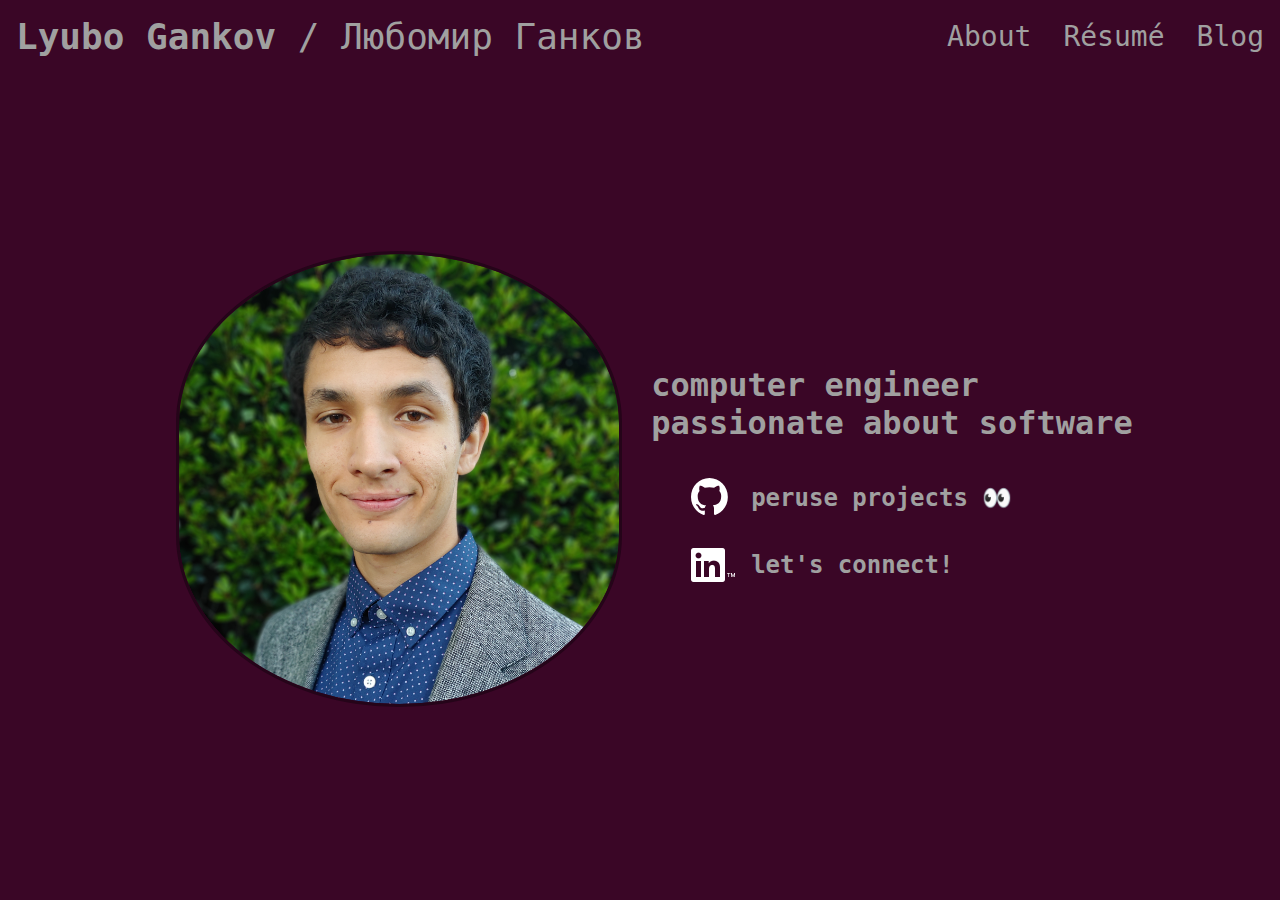
==== index.html @ 1fdae4f5 "minor adjustments to main page" ====
<!DOCTYPE html>
<html lang="en">
    <head>
        <title>Lyubo Gankov</title>
        <meta charset="utf-8" />
        <meta name="viewport" content="width=device-width, initial-scale=1.0" />
        <link rel="stylesheet" href="styles/styles.css"/>
        <link rel="stylesheet" href="styles/mainpage.css"/>
    </head>
    <body class="theme-dark">
        <header>
            <nav id="topnav">
                <ul>
                    <!-- Always showing at least "Lyubo Gankov" -->
                    <li class="push-right" id="name">
                        <a class="theme-dark" href="./index.html"><span id="name-english">Lyubo Gankov</span><span id="name-bulgarian"> / Любомир Ганков</span></a>
                    </li>
                    <!-- May appear on same row as main page link, or new row -->
                    <li id="flexible-links">
                        <ul>
                            <li><a class="theme-dark menu-option" href="./about.html">About</a></li>
                            <li><a class="theme-dark menu-option" href="./resume.html">Résumé</a></li>
                            <li><a class="theme-dark menu-option" href="./blog.html">Blog</a></li>
                        </ul>
                    </li>
                </ul>
            </nav>
        </header>
        <main>
            <section id="about-me">
                <img 
                    id="headshot"
                    srcset="./images/headshot-220w.png 220w, ./images/headshot-440w.png 440w"
                    sizes="(max-width: 700px) 220px, 440px"
                    src="./images/headshot-440w.png" 
                    alt="headshot picture of Lyubo Gankov"/>

                <section>
                    <h1 id="tagline">computer engineer<br/>passionate about software</h1>

                    <ul id="connect">
                        <li id="github">
                            <a class="theme-dark" href="https://github.com/lyubogankov" target="_blank" referrerpolicy="no-referrer">
                                <!-- https://github.com/logos -->
                                <div>
                                    <img src="./images/logos/GitHub/github-mark-white.svg" alt="GitHub Invertocat logo"/>
                                </div>
                                <h2>peruse projects 👀</h2>
                            </a>
                        </li>
                        <li id="linkedin">
                            <a class="theme-dark" href="https://linkedin.com/in/lyubo-gankov" target="_blank" referrerpolicy="no-referrer">
                                <!-- https://brand.linkedin.com/content/brand/global/en_us/index/visual-identity/logo -->
                                <div>
                                    <img 
                                        srcset="./images/logos/LinkedIn/White/1x/In-White-34-TM.png,
                                                ./images/logos/LinkedIn/White/1x/In-White-48-TM.png 1.4x, 
                                                ./images/logos/LinkedIn/White/1x/In-White-72-TM.png 2.1x"
                                        src="./images/logos/LinkedIn/White/1x/In-White-34-TM.png"
                                        alt="LinkedIn logo"/>
                                </div>
                                <h2>let's connect!</h2>
                            </a> 
                        </li>
                    </ul>
                </section>       
            </section>
            <!-- Later, add a section for featured/pinned blog posts! -->
        </main>
    </body>
<html>

<!--

TODO 0: businesscard page

TODO 1: linkedin icon switching based on resolution

TODO 2: resume page

TODO 4: about me page

TODO 5:  light/dark theme switch (how does mozilla detect OS defalut?)
MDN theme image icons:
    dark    https://developer.mozilla.org/static/media/theme-dark.2204a73b9b7fbc5e0219.svg
    light   https://developer.mozilla.org/static/media/theme-light.af1aa3887c0deadaaf2e.svg
    default https://developer.mozilla.org/static/media/theme-os-default.b14255eadab403fa2e8a.svg
Have the icon be inserted by the JS script - that way, if JS doesn't load, we don't have a broken icon!


TODO 6: add audio for how to pronounce my name!
    Lyubo Gankov
    Lyubomir Gankov

    two separate audio tracks / links

TODO 7: blog 
    - main blog page
    - pagination
    - archive page
    - featured blog posts on main page

-->
---- styles/styles.css ----
/* This file serves to unify the other layout files and import them in the correct order!*/
@import 'layout.css';
@import 'theme-dark.css';
@import 'theme-light.css';
@import 'header.css';
@import 'footer.css';
@import 'header-footer-socials.css';
---- styles/mainpage.css ----
section#about-me {
    width: 80%;
    max-width: 1200px;
    margin: 2rem auto;
    
    display: flex;
    flex-direction: row;
    flex-wrap: wrap;
    align-items: center;
    justify-content: center;
}

section#about-me img#headshot {
    border-radius: 100% / 75%;
    display: block;
    margin: 0 2rem;
    outline: solid rgb(37, 4, 25);
}

#tagline {
    font-size: 2rem;
    max-width: 500px;
}

ul#connect {
    list-style: none;
}
ul#connect li a {
    display: flex;
    align-items: center;
}

ul#connect li a span, ul#connect li a div {
    display: inline-block;
}
ul#connect li a h2 {
    display: inline;
    margin-left: 1rem;
    font-size: 1.5rem;
}
ul#connect li#github a div img {
    width: 37px;
    height: 37px;
    margin-right: 7px;
}

ul#connect li#linkedin a div {
    width: 44px;
    height: 34px;
}

/* Adjusting top bar and other elements based on screen width */
@media screen and (max-width: 1232px) {
    #tagline {
        text-align: center;
    }
    section#about-me ul#connect {
        padding-inline-start: 0;
    }
    section#about-me ul#connect li a {
        justify-content: center;
    }
}
@media screen and (max-width: 700px) {
    section#about-me #tagline {
        font-size: 1.5rem;
    }
    section#about-me ul#connect li a h2 {
        font-size: 1.15rem;
    }
}
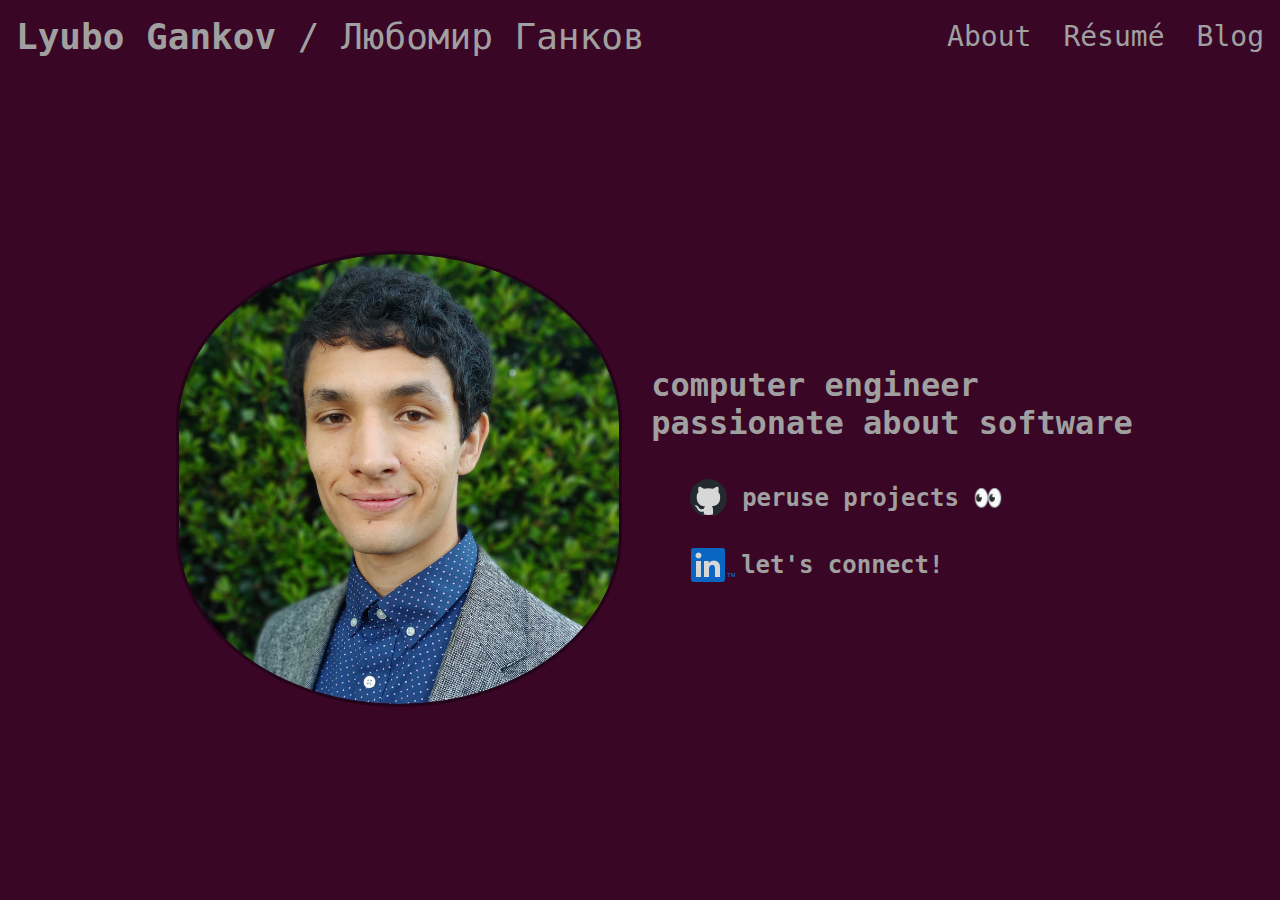
==== commit 2b729fe9: "reverting to non-white GH/LI logos on main page!" ====
--- a/index.html
+++ b/index.html
@@ -5,7 +5,7 @@
         <meta charset="utf-8" />
         <meta name="viewport" content="width=device-width, initial-scale=1.0" />
         <link rel="stylesheet" href="styles/styles.css"/>
-        <link rel="stylesheet" href="styles/mainpage.css"/>
+        <link rel="stylesheet" href="styles/index.css"/>
     </head>
     <body class="theme-dark">
         <header>
@@ -13,14 +13,14 @@
                 <ul>
                     <!-- Always showing at least "Lyubo Gankov" -->
                     <li class="push-right" id="name">
-                        <a class="theme-dark" href="./index.html"><span id="name-english">Lyubo Gankov</span><span id="name-bulgarian"> / Любомир Ганков</span></a>
+                        <a class="theme-dark" href="/"><span id="name-english">Lyubo Gankov</span><span id="name-bulgarian"> / Любомир Ганков</span></a>
                     </li>
                     <!-- May appear on same row as main page link, or new row -->
                     <li id="flexible-links">
                         <ul>
-                            <li><a class="theme-dark menu-option" href="./about.html">About</a></li>
-                            <li><a class="theme-dark menu-option" href="./resume.html">Résumé</a></li>
-                            <li><a class="theme-dark menu-option" href="./blog.html">Blog</a></li>
+                            <li><a class="theme-dark menu-option" href="/about">About</a></li>
+                            <li><a class="theme-dark menu-option" href="/resume">Résumé</a></li>
+                            <li><a class="theme-dark menu-option" href="/blog">Blog</a></li>
                         </ul>
                     </li>
                 </ul>
@@ -31,7 +31,7 @@
                 <img 
                     id="headshot"
                     srcset="./images/headshot-220w.png 220w, ./images/headshot-440w.png 440w"
-                    sizes="(max-width: 700px) 220px, 440px"
+                    sizes="(max-width: 700px) 220px, (max-height: 580px) 220px, 440px"
                     src="./images/headshot-440w.png" 
                     alt="headshot picture of Lyubo Gankov"/>
 
@@ -42,9 +42,11 @@
                         <li id="github">
                             <a class="theme-dark" href="https://github.com/lyubogankov" target="_blank" referrerpolicy="no-referrer">
                                 <!-- https://github.com/logos -->
-                                <div>
-                                    <img src="./images/logos/GitHub/github-mark-white.svg" alt="GitHub Invertocat logo"/>
-                                </div>
+                                <span>
+                                    <div>
+                                        <img class="logo-github" src="./images/logos/GitHub/github-mark.svg" alt="GitHub Invertocat logo"/>
+                                    </div>
+                                </span>
                                 <h2>peruse projects 👀</h2>
                             </a>
                         </li>
@@ -53,10 +55,10 @@
                                 <!-- https://brand.linkedin.com/content/brand/global/en_us/index/visual-identity/logo -->
                                 <div>
                                     <img 
-                                        srcset="./images/logos/LinkedIn/White/1x/In-White-34-TM.png,
-                                                ./images/logos/LinkedIn/White/1x/In-White-48-TM.png 1.4x, 
-                                                ./images/logos/LinkedIn/White/1x/In-White-72-TM.png 2.1x"
-                                        src="./images/logos/LinkedIn/White/1x/In-White-34-TM.png"
+                                        srcset="./images/logos/LinkedIn/Blue/1x/In-Blue-34-TM.png,
+                                                ./images/logos/LinkedIn/Blue/1x/In-Blue-48-TM.png 1.4x, 
+                                                ./images/logos/LinkedIn/Blue/1x/In-Blue-72-TM.png 2.1x"
+                                        src="./images/logos/LinkedIn/Blue/1x/In-Blue-34-TM.png"
                                         alt="LinkedIn logo"/>
                                 </div>
                                 <h2>let's connect!</h2>
@@ -69,6 +71,11 @@
         </main>
     </body>
 <html>
+
+<!-- 
+https://stackoverflow.com/a/29200325
+Nothing special needed to support exclusion of .html extension on web pages!
+ -->
 
 <!--
 
--- a/styles/index.css
+++ b/styles/index.css
@@ -0,0 +1,100 @@
+section#about-me {
+    width: 80%;
+    max-width: 1200px;
+    margin: 2rem auto;
+    
+    display: flex;
+    flex-direction: row;
+    flex-wrap: wrap;
+    align-items: center;
+    justify-content: center;
+}
+
+section#about-me img#headshot {
+    border-radius: 100% / 75%;
+    display: block;
+    margin: 0 2rem;
+    outline: solid rgb(37, 4, 25);
+}
+
+#tagline {
+    font-size: 2rem;
+    max-width: 500px;
+}
+
+/* socials links */
+ul#connect {
+    list-style: none;
+}
+ul#connect li a {
+    display: flex;
+    align-items: center;
+}
+
+ul#connect li a span, ul#connect li a div {
+    display: inline-block;
+}
+ul#connect li a h2 {
+    display: inline;
+    margin-left: 1rem;
+    font-size: 1.5rem;
+}
+
+li#github a span div {
+    border-radius: 100%;
+    width: 35px;
+    height: 35px;
+    background-color: rgb(215, 215, 215);
+    display: flex;
+    justify-content: center;
+    align-items: center;
+    overflow: visible;
+}
+/* ul#connect li#github a div img { */
+ul#connect li#github a span div img {
+    width: 37px;
+    height: 37px;
+    /* margin-right: 7px; */
+}
+li#github a:hover span div{
+    background-color: white;
+}
+
+/* ul#connect li#linkedin a div {
+    width: 44px;
+    height: 34px;
+} */
+li#linkedin div {
+    width: 34px;
+    height: 34px;
+    overflow: visible;
+    background-color: rgb(215, 215, 215);
+    border-radius: 100%;
+    /* display: flex;
+    justify-content: left;
+    align-items: start; */
+}
+li#linkedin a:hover div {
+    background-color: white;
+}
+
+/* Adjusting top bar and other elements based on screen width */
+@media screen and (max-width: 1232px) {
+    #tagline {
+        text-align: center;
+    }
+    section#about-me ul#connect {
+        padding-inline-start: 0;
+    }
+    section#about-me ul#connect li a {
+        justify-content: center;
+    }
+}
+@media screen and (max-width: 700px) {
+    section#about-me #tagline {
+        font-size: 1.5rem;
+    }
+    section#about-me ul#connect li a h2 {
+        font-size: 1.15rem;
+    }
+}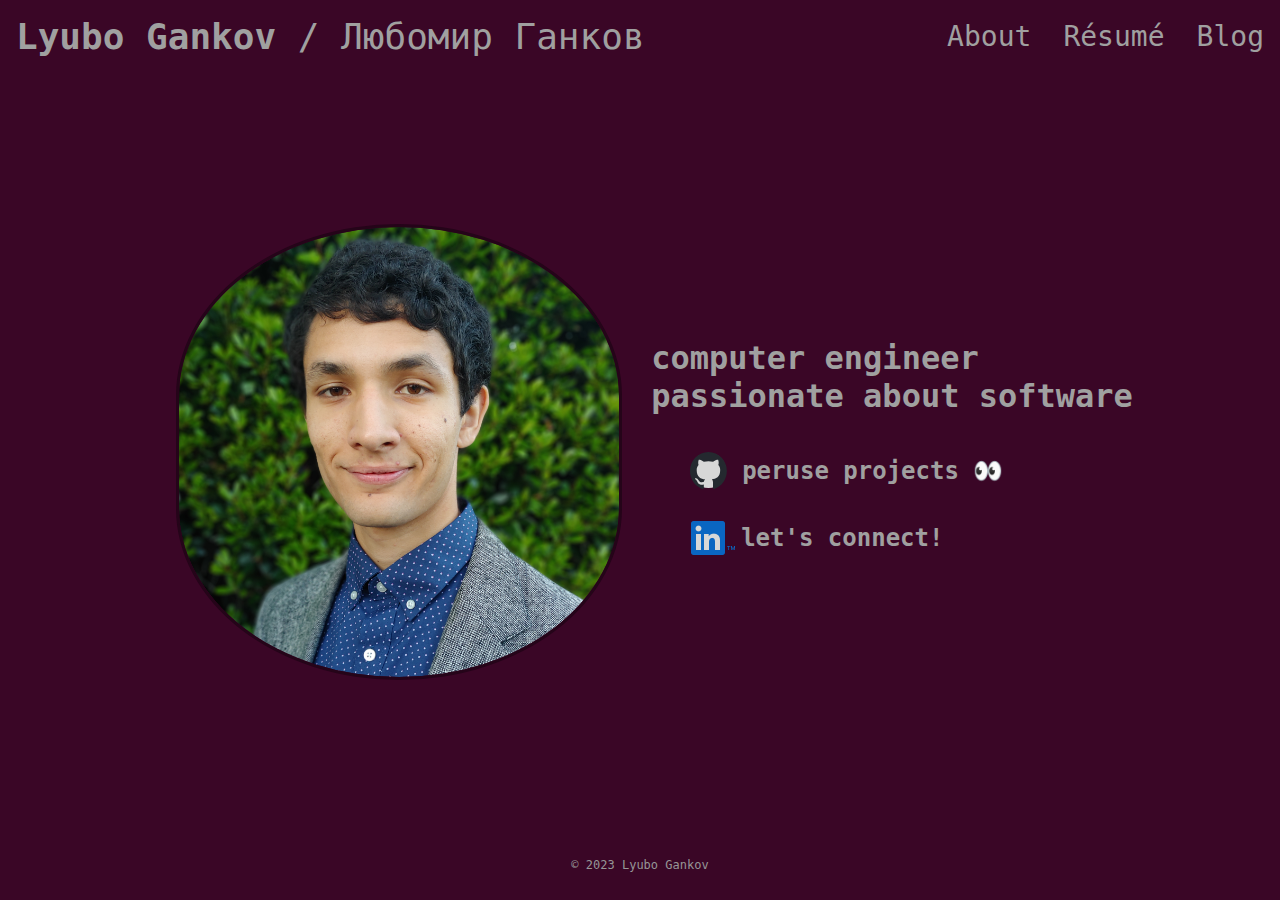
==== commit 6f7e753f: "adding copyright to all pages" ====
--- a/index.html
+++ b/index.html
@@ -4,7 +4,6 @@
         <title>Lyubo Gankov</title>
         <meta charset="utf-8" />
         <meta name="viewport" content="width=device-width, initial-scale=1.0" />
-        <link rel="stylesheet" href="styles/styles.css"/>
         <link rel="stylesheet" href="styles/index.css"/>
     </head>
     <body class="theme-dark">
@@ -13,14 +12,14 @@
                 <ul>
                     <!-- Always showing at least "Lyubo Gankov" -->
                     <li class="push-right" id="name">
-                        <a class="theme-dark" href="/"><span id="name-english">Lyubo Gankov</span><span id="name-bulgarian"> / Любомир Ганков</span></a>
+                        <a class="theme-dark"><span id="name-english">Lyubo Gankov</span><span id="name-bulgarian"> / Любомир Ганков</span></a>
                     </li>
                     <!-- May appear on same row as main page link, or new row -->
                     <li id="flexible-links">
                         <ul>
-                            <li><a class="theme-dark menu-option" href="/about">About</a></li>
-                            <li><a class="theme-dark menu-option" href="/resume">Résumé</a></li>
-                            <li><a class="theme-dark menu-option" href="/blog">Blog</a></li>
+                            <li><a class="menu-option" href="/about">About</a></li>
+                            <li><a class="menu-option" href="/resume">Résumé</a></li>
+                            <li><a class="menu-option" href="/blog">Blog</a></li>
                         </ul>
                     </li>
                 </ul>
@@ -69,6 +68,9 @@
             </section>
             <!-- Later, add a section for featured/pinned blog posts! -->
         </main>
+        <footer>
+            <p>© 2023 Lyubo Gankov</p>
+        </footer>
     </body>
 <html>
 
@@ -78,14 +80,6 @@
  -->
 
 <!--
-
-TODO 0: businesscard page
-
-TODO 1: linkedin icon switching based on resolution
-
-TODO 2: resume page
-
-TODO 4: about me page
 
 TODO 5:  light/dark theme switch (how does mozilla detect OS defalut?)
 MDN theme image icons:
@@ -102,9 +96,6 @@
     two separate audio tracks / links
 
 TODO 7: blog 
-    - main blog page
-    - pagination
-    - archive page
-    - featured blog posts on main page
+    - main blog page (archive + featured posts)
 
 -->--- a/styles/index.css
+++ b/styles/index.css
@@ -1,3 +1,10 @@
+@import 'styles.css';
+
+/* overriding theme (having non-header/footer links underlined) */
+main a {
+    text-decoration: none;
+}
+
 section#about-me {
     width: 80%;
     max-width: 1200px;
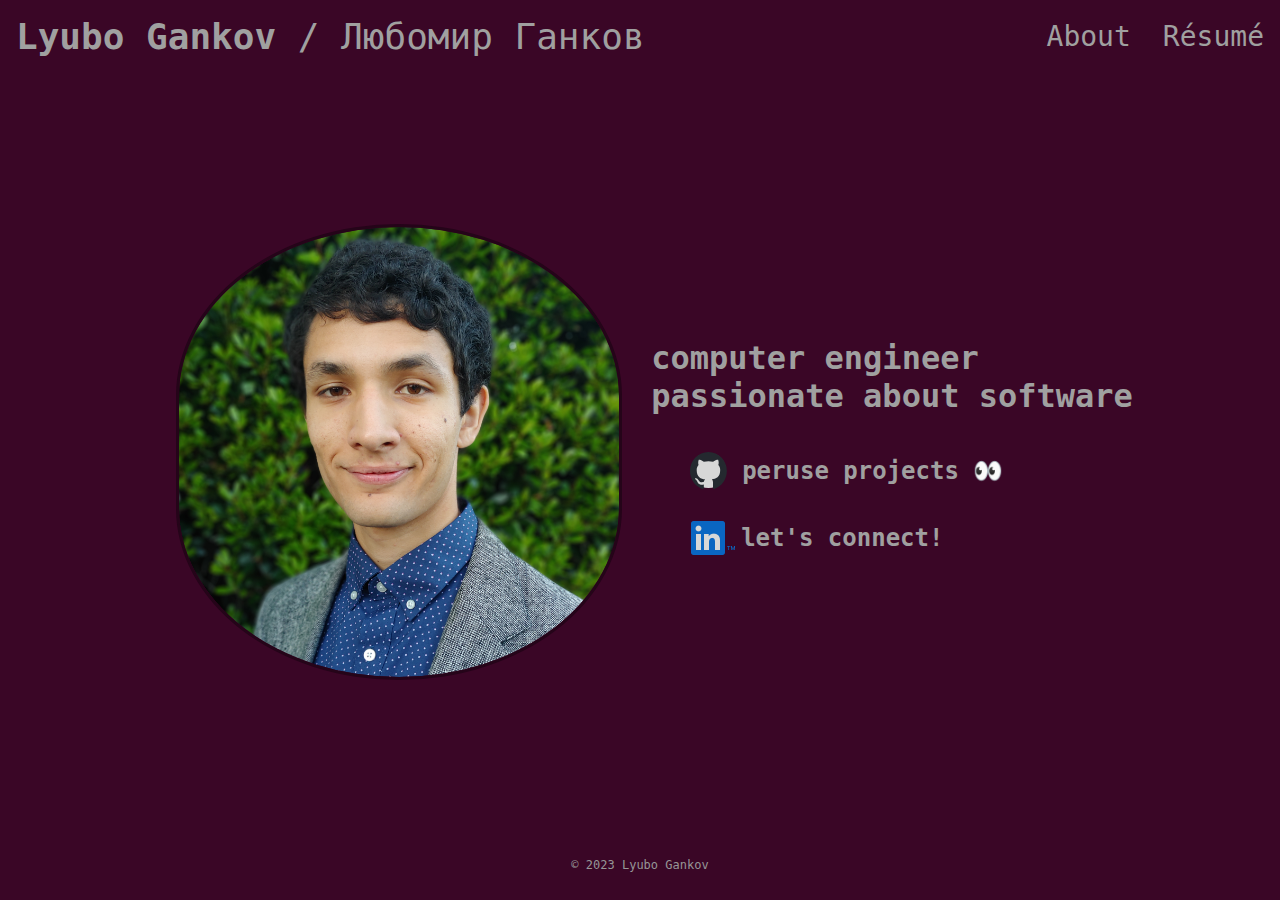
==== commit 4e356ebb: "removing blog link (no blog posts yet), correcting woe.html's tab title" ====
--- a/index.html
+++ b/index.html
@@ -19,7 +19,7 @@
                         <ul>
                             <li><a class="menu-option" href="/about">About</a></li>
                             <li><a class="menu-option" href="/resume">Résumé</a></li>
-                            <li><a class="menu-option" href="/blog">Blog</a></li>
+                            <!-- <li><a class="menu-option" href="/blog">Blog</a></li> -->
                         </ul>
                     </li>
                 </ul>
